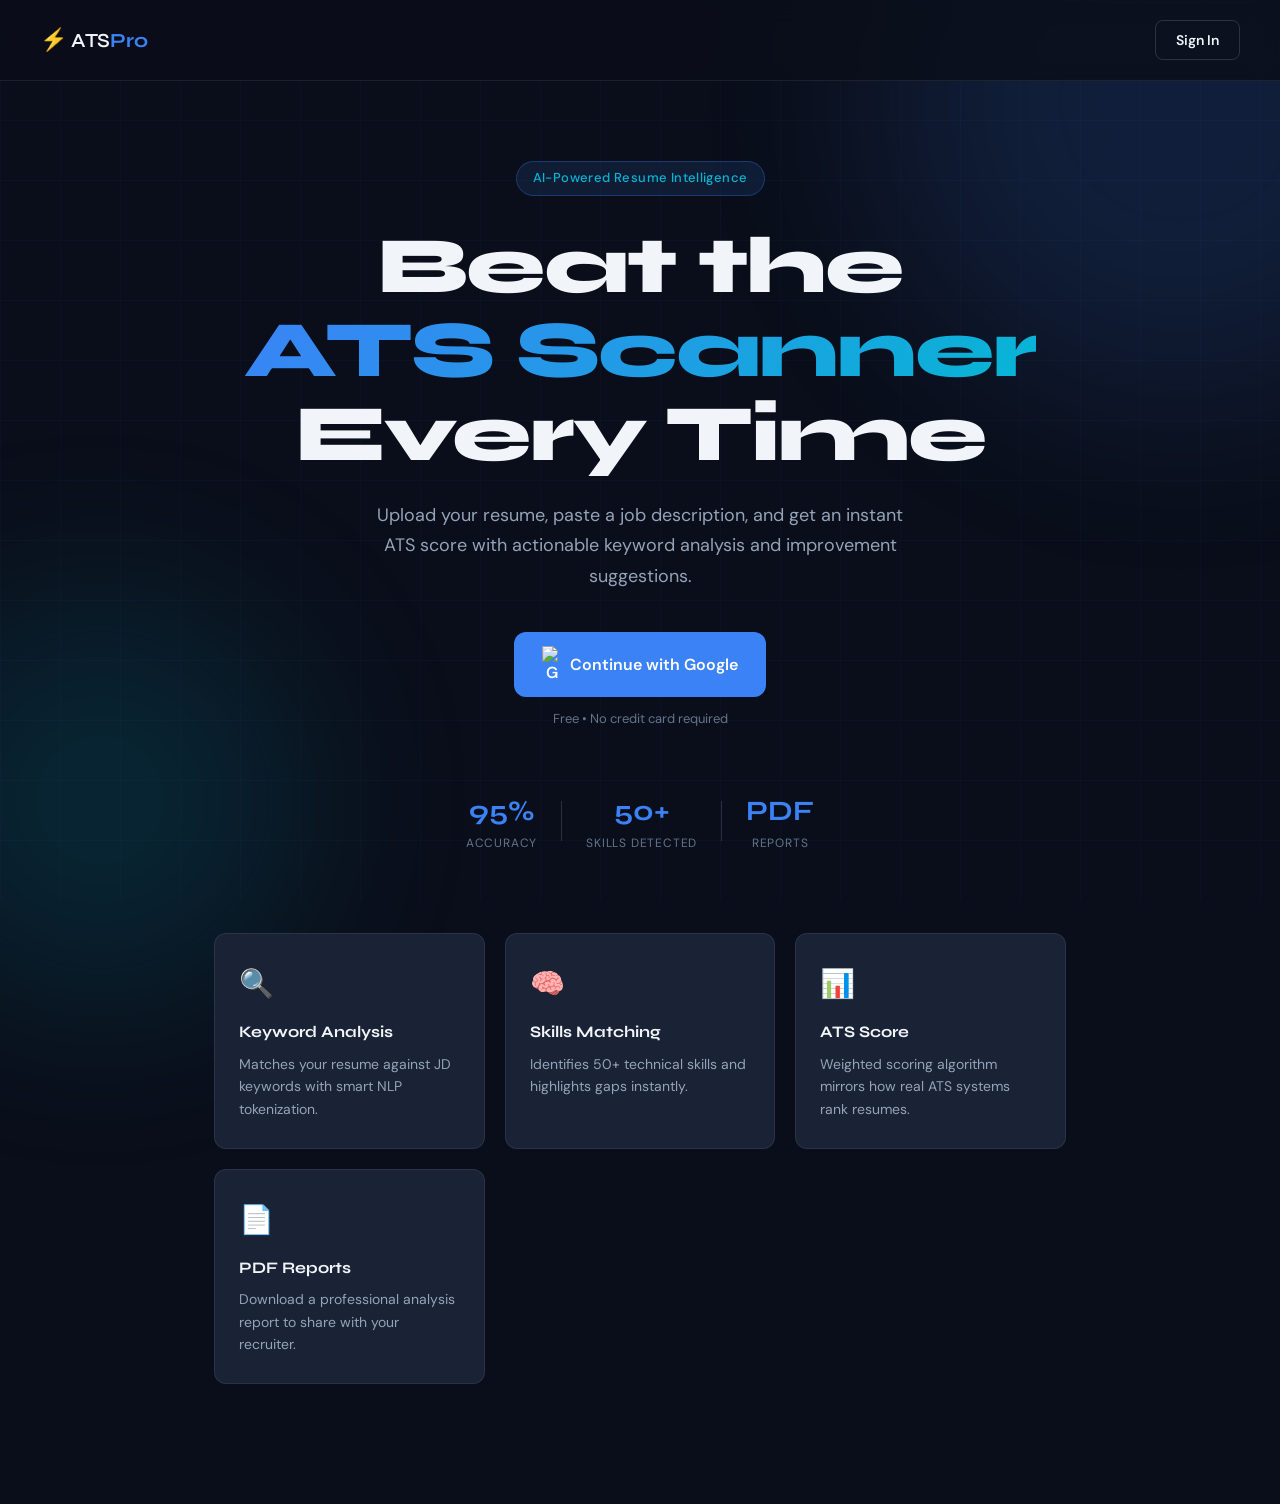
==== templates/index.html @ bb645316 "Initial commit - ATS Resume Analyzer" ====
<!DOCTYPE html>
<html lang="en">
<head>
<meta charset="UTF-8">
<meta name="viewport" content="width=device-width, initial-scale=1.0">
<title>ATS Resume Analyzer</title>
<link rel="preconnect" href="https://fonts.googleapis.com">
<link href="https://fonts.googleapis.com/css2?family=Syne:wght@400;600;700;800&family=DM+Sans:wght@300;400;500&display=swap" rel="stylesheet">
<link rel="stylesheet" href="/static/css/main.css">
</head>
<body class="landing-page">

<!-- Animated background -->
<div class="bg-grid"></div>
<div class="orb orb-1"></div>
<div class="orb orb-2"></div>

<nav class="navbar">
  <div class="nav-brand">
    <span class="brand-icon">⚡</span>
    <span class="brand-name">ATS<strong>Pro</strong></span>
  </div>
  <div id="nav-auth">
    <button class="btn btn-outline" onclick="triggerGoogleLogin()">Sign In</button>
  </div>
</nav>

<main class="hero">
  <div class="hero-badge">AI-Powered Resume Intelligence</div>
  <h1 class="hero-title">
    Beat the<br>
    <span class="gradient-text">ATS Scanner</span><br>
    Every Time
  </h1>
  <p class="hero-subtitle">
    Upload your resume, paste a job description, and get an instant ATS score with
    actionable keyword analysis and improvement suggestions.
  </p>
  <div class="hero-cta">
    <button class="btn btn-primary btn-lg" onclick="triggerGoogleLogin()">
      <img src="https://www.gstatic.com/firebasejs/ui/2.0.0/images/auth/google.svg" width="20" alt="G">
      Continue with Google
    </button>
    <span class="hero-note">Free • No credit card required</span>
  </div>

  <div class="hero-stats">
    <div class="stat"><span class="stat-num">95%</span><span class="stat-label">Accuracy</span></div>
    <div class="stat-divider"></div>
    <div class="stat"><span class="stat-num">50+</span><span class="stat-label">Skills Detected</span></div>
    <div class="stat-divider"></div>
    <div class="stat"><span class="stat-num">PDF</span><span class="stat-label">Reports</span></div>
  </div>

  <div class="feature-cards">
    <div class="feature-card">
      <div class="feature-icon">🔍</div>
      <h3>Keyword Analysis</h3>
      <p>Matches your resume against JD keywords with smart NLP tokenization.</p>
    </div>
    <div class="feature-card">
      <div class="feature-icon">🧠</div>
      <h3>Skills Matching</h3>
      <p>Identifies 50+ technical skills and highlights gaps instantly.</p>
    </div>
    <div class="feature-card">
      <div class="feature-icon">📊</div>
      <h3>ATS Score</h3>
      <p>Weighted scoring algorithm mirrors how real ATS systems rank resumes.</p>
    </div>
    <div class="feature-card">
      <div class="feature-icon">📄</div>
      <h3>PDF Reports</h3>
      <p>Download a professional analysis report to share with your recruiter.</p>
    </div>
  </div>
</main>

<!-- Firebase SDK -->
<script src="https://www.gstatic.com/firebasejs/9.23.0/firebase-app-compat.js"></script>
<script src="https://www.gstatic.com/firebasejs/9.23.0/firebase-auth-compat.js"></script>
<script>
  const firebaseConfig = {{ firebase_config | tojson }};
  let firebaseReady = false;

  if (firebaseConfig.apiKey) {
    firebase.initializeApp(firebaseConfig);
    firebaseReady = true;
  }

  async function triggerGoogleLogin() {
    if (!firebaseReady) {
      alert('Firebase is not configured. See setup guide in README.');
      return;
    }
    const provider = new firebase.auth.GoogleAuthProvider();
    try {
      const result = await firebase.auth().signInWithPopup(provider);
      const idToken = await result.user.getIdToken();
      const res = await fetch('/api/auth/google', {
        method: 'POST',
        headers: {'Content-Type': 'application/json'},
        body: JSON.stringify({
          idToken,
          user: {
            uid: result.user.uid,
            email: result.user.email,
            displayName: result.user.displayName,
            photoURL: result.user.photoURL,
          }
        }),
        credentials: 'include'
      });
      const data = await res.json();
      if (data.success) {
        window.location.href = '/dashboard';
      }
    } catch (e) {
      console.error(e);
      alert('Login failed: ' + e.message);
    }
  }

  // Auto-redirect if already logged in
  fetch('/api/auth/me', {credentials: 'include'})
    .then(r => r.json())
    .then(d => {
      if (d.authenticated) window.location.href = '/dashboard';
    });
</script>
</body>
</html>
---- static/css/main.css ----
/* ═══════════════════════════════════════════════
   ATS Pro — Design System
   Aesthetic: Editorial Dark · Sharp Accents
═══════════════════════════════════════════════ */

:root {
  --bg:         #0A0E1A;
  --bg-2:       #111827;
  --bg-3:       #1E2535;
  --surface:    #1A2236;
  --surface-2:  #232D42;
  --border:     rgba(255,255,255,0.08);
  --border-2:   rgba(255,255,255,0.14);

  --primary:    #3B82F6;
  --primary-2:  #2563EB;
  --accent:     #06B6D4;
  --success:    #10B981;
  --warning:    #F59E0B;
  --danger:     #EF4444;

  --text:       #F1F5F9;
  --text-2:     #94A3B8;
  --text-3:     #64748B;

  --radius:     12px;
  --radius-sm:  8px;
  --radius-lg:  20px;

  --font-display: 'Syne', sans-serif;
  --font-body:    'DM Sans', sans-serif;

  --sidebar-w: 240px;
  --shadow: 0 4px 24px rgba(0,0,0,0.4);
}

*, *::before, *::after { box-sizing: border-box; margin: 0; padding: 0; }

html { scroll-behavior: smooth; }

body {
  background: var(--bg);
  color: var(--text);
  font-family: var(--font-body);
  font-size: 15px;
  line-height: 1.6;
  -webkit-font-smoothing: antialiased;
}

/* ── Landing Page ── */
.landing-page { overflow-x: hidden; }

.bg-grid {
  position: fixed; inset: 0; z-index: 0;
  background-image:
    linear-gradient(rgba(59,130,246,0.04) 1px, transparent 1px),
    linear-gradient(90deg, rgba(59,130,246,0.04) 1px, transparent 1px);
  background-size: 60px 60px;
  pointer-events: none;
}

.orb {
  position: fixed; border-radius: 50%;
  filter: blur(100px); opacity: 0.15; pointer-events: none; z-index: 0;
}
.orb-1 { width: 600px; height: 600px; background: var(--primary); top: -200px; right: -200px; animation: float 12s ease-in-out infinite; }
.orb-2 { width: 400px; height: 400px; background: var(--accent); bottom: -100px; left: -100px; animation: float 16s ease-in-out infinite reverse; }

@keyframes float { 0%,100%{transform:translate(0,0)} 50%{transform:translate(30px,30px)} }

.navbar {
  position: relative; z-index: 10;
  display: flex; align-items: center; justify-content: space-between;
  padding: 20px 40px;
  background: rgba(10,14,26,0.8);
  backdrop-filter: blur(12px);
  border-bottom: 1px solid var(--border);
}

.brand-icon { font-size: 22px; }
.brand-name { font-family: var(--font-display); font-size: 20px; font-weight: 600; color: var(--text); letter-spacing: -0.3px; }
.brand-name strong { color: var(--primary); }

.hero {
  position: relative; z-index: 1;
  display: flex; flex-direction: column; align-items: center;
  text-align: center; padding: 80px 24px 120px;
  max-width: 900px; margin: 0 auto;
}

.hero-badge {
  display: inline-block;
  padding: 6px 16px;
  background: rgba(59,130,246,0.12);
  border: 1px solid rgba(59,130,246,0.3);
  border-radius: 100px;
  font-size: 13px; color: var(--accent);
  font-weight: 500; letter-spacing: 0.4px;
  margin-bottom: 28px;
  animation: fadeUp 0.6s ease both;
}

.hero-title {
  font-family: var(--font-display);
  font-size: clamp(46px, 8vw, 80px);
  font-weight: 800;
  line-height: 1.05;
  letter-spacing: -2px;
  color: var(--text);
  margin-bottom: 24px;
  animation: fadeUp 0.7s 0.1s ease both;
}

.gradient-text {
  background: linear-gradient(135deg, var(--primary), var(--accent));
  -webkit-background-clip: text; -webkit-text-fill-color: transparent;
  background-clip: text;
}

.hero-subtitle {
  font-size: 18px; color: var(--text-2); max-width: 560px;
  line-height: 1.7; margin-bottom: 40px;
  animation: fadeUp 0.7s 0.2s ease both;
}

.hero-cta { display: flex; flex-direction: column; align-items: center; gap: 12px; margin-bottom: 60px; animation: fadeUp 0.7s 0.3s ease both; }
.hero-note { font-size: 13px; color: var(--text-3); }

.hero-stats {
  display: flex; align-items: center; gap: 24px;
  margin-bottom: 80px; animation: fadeUp 0.7s 0.4s ease both;
}
.stat { display: flex; flex-direction: column; align-items: center; }
.stat-num { font-family: var(--font-display); font-size: 28px; font-weight: 700; color: var(--primary); }
.stat-label { font-size: 12px; color: var(--text-3); text-transform: uppercase; letter-spacing: 0.8px; }
.stat-divider { width: 1px; height: 40px; background: var(--border-2); }

.feature-cards {
  display: grid; grid-template-columns: repeat(auto-fit, minmax(200px, 1fr));
  gap: 20px; width: 100%;
  animation: fadeUp 0.7s 0.5s ease both;
}

.feature-card {
  background: var(--surface);
  border: 1px solid var(--border);
  border-radius: var(--radius);
  padding: 28px 24px;
  text-align: left;
  transition: transform 0.2s, border-color 0.2s;
}
.feature-card:hover { transform: translateY(-4px); border-color: var(--primary); }
.feature-icon { font-size: 28px; margin-bottom: 12px; }
.feature-card h3 { font-family: var(--font-display); font-size: 16px; font-weight: 700; margin-bottom: 8px; }
.feature-card p { font-size: 14px; color: var(--text-2); line-height: 1.6; }

/* ── App Layout ── */
.app-page { display: flex; min-height: 100vh; }

.sidebar {
  width: var(--sidebar-w); flex-shrink: 0;
  background: var(--bg-2);
  border-right: 1px solid var(--border);
  display: flex; flex-direction: column;
  position: fixed; top: 0; left: 0; height: 100vh;
  z-index: 100;
}

.sidebar-brand {
  display: flex; align-items: center; gap: 10px;
  padding: 24px 20px 20px;
  border-bottom: 1px solid var(--border);
}

.sidebar-nav {
  list-style: none;
  padding: 12px 0;
  flex: 1;
  overflow-y: auto;
}

.nav-item a {
  display: block; padding: 11px 20px;
  color: var(--text-2); text-decoration: none;
  font-size: 14px; font-weight: 500;
  border-radius: 8px; margin: 2px 10px;
  transition: background 0.15s, color 0.15s;
}
.nav-item a:hover { background: var(--surface); color: var(--text); }
.nav-item.active a { background: rgba(59,130,246,0.15); color: var(--primary); }

.sidebar-footer {
  padding: 16px 20px;
  border-top: 1px solid var(--border);
  display: flex; flex-direction: column; gap: 10px;
}

.user-chip { display: flex; align-items: center; gap: 10px; }
.user-avatar { width: 32px; height: 32px; border-radius: 50%; object-fit: cover; border: 2px solid var(--border-2); }
.user-chip-name { font-size: 13px; font-weight: 600; color: var(--text); white-space: nowrap; overflow: hidden; text-overflow: ellipsis; max-width: 150px; }
.user-chip-email { font-size: 11px; color: var(--text-3); white-space: nowrap; overflow: hidden; text-overflow: ellipsis; max-width: 150px; }

.app-main {
  margin-left: var(--sidebar-w);
  flex: 1; padding: 32px 40px;
  max-width: 1200px;
}

.app-header {
  display: flex; align-items: center; justify-content: space-between;
  margin-bottom: 32px;
}

.page-title { font-family: var(--font-display); font-size: 28px; font-weight: 800; color: var(--text); }
.back-link { font-size: 13px; color: var(--text-3); text-decoration: none; display: block; margin-bottom: 6px; }
.back-link:hover { color: var(--primary); }

/* ── Stats Row ── */
.stats-row {
  display: grid; grid-template-columns: repeat(4, 1fr); gap: 16px;
  margin-bottom: 32px;
}
.stat-card {
  background: var(--surface); border: 1px solid var(--border);
  border-radius: var(--radius); padding: 24px;
}
.stat-card-num { font-family: var(--font-display); font-size: 32px; font-weight: 800; color: var(--primary); }
.stat-card-label { font-size: 13px; color: var(--text-3); margin-top: 4px; }

/* ── Resume List (Dashboard) ── */
.resume-list { display: flex; flex-direction: column; gap: 12px; }
.resume-card {
  background: var(--surface); border: 1px solid var(--border);
  border-radius: var(--radius); padding: 18px 20px;
  display: flex; align-items: center; justify-content: space-between;
  cursor: pointer; transition: border-color 0.2s, transform 0.15s;
}
.resume-card:hover { border-color: var(--primary); transform: translateX(4px); }
.resume-card-left { display: flex; align-items: center; gap: 14px; }
.file-icon { font-size: 28px; }
.resume-name { font-weight: 600; font-size: 15px; color: var(--text); }
.resume-meta { font-size: 12px; color: var(--text-3); margin-top: 2px; }
.resume-card-right { display: flex; align-items: center; gap: 12px; }

.score-badge {
  font-family: var(--font-display); font-size: 15px; font-weight: 700;
  padding: 4px 12px; border-radius: 100px;
}
.score-high { background: rgba(16,185,129,0.15); color: #10B981; }
.score-mid  { background: rgba(245,158,11,0.15); color: #F59E0B; }
.score-low  { background: rgba(239,68,68,0.15); color: #EF4444; }
.score-na   { background: var(--bg-3); color: var(--text-3); }

.status-tag {
  font-size: 11px; font-weight: 600; padding: 3px 10px;
  border-radius: 100px; text-transform: uppercase; letter-spacing: 0.5px;
}
.status-analyzed { background: rgba(16,185,129,0.15); color: #10B981; }
.status-pending  { background: rgba(245,158,11,0.15); color: #F59E0B; }
.status-error    { background: rgba(239,68,68,0.15); color: #EF4444; }

/* ── Upload Page ── */
.upload-container { max-width: 760px; display: flex; flex-direction: column; gap: 28px; }
.upload-step { display: flex; flex-direction: column; gap: 12px; }
.step-label { font-family: var(--font-display); font-size: 16px; font-weight: 700; display: flex; align-items: center; gap: 10px; }
.step-num {
  width: 28px; height: 28px; border-radius: 50%;
  background: var(--primary); color: white;
  font-size: 13px; font-weight: 700;
  display: inline-flex; align-items: center; justify-content: center;
}

.dropzone {
  border: 2px dashed var(--border-2);
  border-radius: var(--radius);
  padding: 48px 24px;
  text-align: center;
  cursor: pointer;
  transition: border-color 0.2s, background 0.2s;
  background: var(--surface);
  position: relative;
}
.dropzone:hover, .dropzone.drag-over { border-color: var(--primary); background: rgba(59,130,246,0.05); }
.dropzone.has-file { border-color: var(--success); border-style: solid; }
.dropzone-icon { font-size: 40px; margin-bottom: 12px; }
.dropzone-text { font-size: 15px; color: var(--text-2); }
.dropzone-text u { color: var(--primary); }
.dropzone-hint { font-size: 12px; color: var(--text-3); margin-top: 6px; }
.file-preview { margin-top: 16px; font-size: 14px; color: var(--success); font-weight: 500; }
.file-size { color: var(--text-3); font-size: 12px; }

.jd-textarea {
  width: 100%; padding: 16px;
  background: var(--surface); border: 1px solid var(--border);
  border-radius: var(--radius); color: var(--text);
  font-family: var(--font-body); font-size: 14px; line-height: 1.6;
  resize: vertical; transition: border-color 0.2s;
}
.jd-textarea:focus { outline: none; border-color: var(--primary); }
.jd-hint { font-size: 12px; color: var(--text-3); }

.progress-bar {
  background: var(--surface); border: 1px solid var(--border);
  border-radius: var(--radius); padding: 16px 20px;
  position: relative; overflow: hidden;
}
.progress-fill {
  position: absolute; top: 0; left: 0; height: 100%;
  background: linear-gradient(90deg, rgba(59,130,246,0.2), rgba(6,182,212,0.2));
  transition: width 0.5s ease; z-index: 0;
}
.progress-label { position: relative; z-index: 1; font-size: 14px; font-weight: 500; color: var(--primary); }

/* ── Report Page ── */
.score-hero {
  background: var(--surface); border: 1px solid var(--border);
  border-radius: var(--radius-lg); padding: 40px;
  display: flex; gap: 48px; align-items: center;
  margin-bottom: 28px;
}

.score-ring { position: relative; width: 150px; height: 150px; flex-shrink: 0; }
.ring-svg { width: 100%; height: 100%; }
.ring-progress { transition: stroke-dashoffset 1s ease; }
.ring-label {
  position: absolute; top: 50%; left: 50%; transform: translate(-50%,-50%);
  text-align: center;
}
.ring-score { font-family: var(--font-display); font-size: 32px; font-weight: 800; color: var(--score-color, var(--primary)); }
.ring-text { font-size: 12px; color: var(--text-3); }

.score-detail { flex: 1; }
.score-grade { font-family: var(--font-display); font-size: 26px; font-weight: 800; margin-bottom: 20px; }
.score-breakdown { display: flex; flex-direction: column; gap: 12px; }
.score-row { display: flex; align-items: center; gap: 12px; font-size: 14px; }
.score-row span:first-child { width: 130px; color: var(--text-2); flex-shrink: 0; }
.score-row span:last-child { width: 50px; text-align: right; color: var(--text); font-weight: 600; }
.mini-bar { flex: 1; height: 8px; background: var(--bg-3); border-radius: 100px; overflow: hidden; }
.mini-fill { height: 100%; border-radius: 100px; transition: width 0.8s ease; }

.report-grid {
  display: grid; grid-template-columns: 1fr 1fr; gap: 20px;
  margin-bottom: 20px;
}
.report-row { display: grid; grid-template-columns: 1fr 1fr; gap: 20px; }
.report-card {
  background: var(--surface); border: 1px solid var(--border);
  border-radius: var(--radius); padding: 24px;
}
.report-card h3 {
  font-family: var(--font-display); font-size: 15px; font-weight: 700;
  margin-bottom: 16px; display: flex; align-items: center; gap: 8px;
}
.report-card-wide { }

.chip-cloud { display: flex; flex-wrap: wrap; gap: 8px; }
.chip {
  padding: 4px 12px; border-radius: 100px;
  font-size: 12px; font-weight: 500;
}
.chip-green  { background: rgba(16,185,129,0.12); color: #10B981; border: 1px solid rgba(16,185,129,0.2); }
.chip-red    { background: rgba(239,68,68,0.12); color: #F87171; border: 1px solid rgba(239,68,68,0.2); }
.chip-blue   { background: rgba(59,130,246,0.12); color: #60A5FA; border: 1px solid rgba(59,130,246,0.2); }
.chip-orange { background: rgba(245,158,11,0.12); color: #FCD34D; border: 1px solid rgba(245,158,11,0.2); }
.count-badge {
  background: var(--bg-3); color: var(--text-2); font-size: 11px;
  padding: 2px 8px; border-radius: 100px; font-weight: 600;
}
.muted { color: var(--text-3); font-size: 13px; }

.sections-grid { display: flex; flex-wrap: wrap; gap: 8px; }
.section-item { font-size: 13px; font-weight: 500; padding: 5px 14px; border-radius: 8px; }
.sec-found   { background: rgba(16,185,129,0.1); color: #10B981; }
.sec-missing { background: rgba(239,68,68,0.1); color: #F87171; }

.suggestions-list { display: flex; flex-direction: column; gap: 10px; }
.suggestion-item {
  font-size: 13px; padding: 10px 14px; border-radius: 8px;
  background: var(--bg-3); border-left: 3px solid var(--primary);
  color: var(--text-2); line-height: 1.5;
}

/* ── Admin ── */
.tab-switcher { display: flex; gap: 4px; background: var(--surface); padding: 4px; border-radius: var(--radius-sm); border: 1px solid var(--border); }
.tab-btn { padding: 8px 20px; border-radius: 6px; border: none; background: transparent; color: var(--text-2); font-size: 14px; font-weight: 500; cursor: pointer; font-family: var(--font-body); transition: background 0.15s, color 0.15s; }
.tab-btn.active { background: var(--primary); color: white; }

.tab-content { display: none; }
.tab-content.active { display: block; }

.table-wrap { overflow-x: auto; border: 1px solid var(--border); border-radius: var(--radius); }
.data-table { width: 100%; border-collapse: collapse; }
.data-table th {
  background: var(--bg-3); color: var(--text-2); font-size: 12px;
  font-weight: 600; text-transform: uppercase; letter-spacing: 0.6px;
  padding: 12px 16px; text-align: left; white-space: nowrap;
}
.data-table td {
  padding: 13px 16px; border-top: 1px solid var(--border);
  font-size: 14px; color: var(--text-2);
}
.data-table tr:hover td { background: var(--surface-2); }
.action-cell { display: flex; gap: 8px; }

/* ── Buttons ── */
.btn {
  display: inline-flex; align-items: center; gap: 8px;
  padding: 10px 20px; border-radius: var(--radius-sm);
  font-size: 14px; font-weight: 600; cursor: pointer;
  border: none; font-family: var(--font-body);
  transition: all 0.15s; text-decoration: none;
}
.btn-primary { background: var(--primary); color: white; }
.btn-primary:hover { background: var(--primary-2); transform: translateY(-1px); box-shadow: 0 4px 14px rgba(59,130,246,0.4); }
.btn-outline { background: transparent; color: var(--text); border: 1px solid var(--border-2); }
.btn-outline:hover { border-color: var(--primary); color: var(--primary); }
.btn-ghost { background: transparent; color: var(--text-2); }
.btn-ghost:hover { background: var(--surface-2); color: var(--text); }
.btn-danger { background: rgba(239,68,68,0.12); color: #EF4444; border: 1px solid rgba(239,68,68,0.2); }
.btn-danger:hover { background: rgba(239,68,68,0.2); }
.btn-lg { padding: 14px 28px; font-size: 16px; border-radius: var(--radius); }
.btn-sm { padding: 6px 12px; font-size: 12px; }
.btn-full { width: 100%; justify-content: center; }
.btn:disabled { opacity: 0.5; cursor: not-allowed; transform: none !important; }

/* ── Sections ── */
.section { margin-bottom: 32px; }
.section-title { font-family: var(--font-display); font-size: 18px; font-weight: 700; margin-bottom: 16px; color: var(--text); }

/* ── States ── */
.loading-state, .empty-state, .error-state {
  text-align: center; padding: 60px 20px;
  color: var(--text-3); font-size: 15px;
}
.empty-state { display: flex; flex-direction: column; align-items: center; gap: 16px; }
.empty-icon { font-size: 48px; }

/* ── Animations ── */
@keyframes fadeUp {
  from { opacity: 0; transform: translateY(20px); }
  to   { opacity: 1; transform: translateY(0); }
}

/* ── Responsive ── */
@media (max-width: 900px) {
  :root { --sidebar-w: 0px; }
  .sidebar { display: none; }
  .app-main { margin-left: 0; padding: 20px; }
  .stats-row { grid-template-columns: 1fr 1fr; }
  .report-grid, .report-row { grid-template-columns: 1fr; }
  .score-hero { flex-direction: column; gap: 24px; }
  .navbar { padding: 16px 20px; }
  .hero-title { font-size: 40px; }
}

@media (max-width: 600px) {
  .stats-row { grid-template-columns: 1fr 1fr; gap: 10px; }
  .feature-cards { grid-template-columns: 1fr; }
  .hero-stats { gap: 16px; }
}
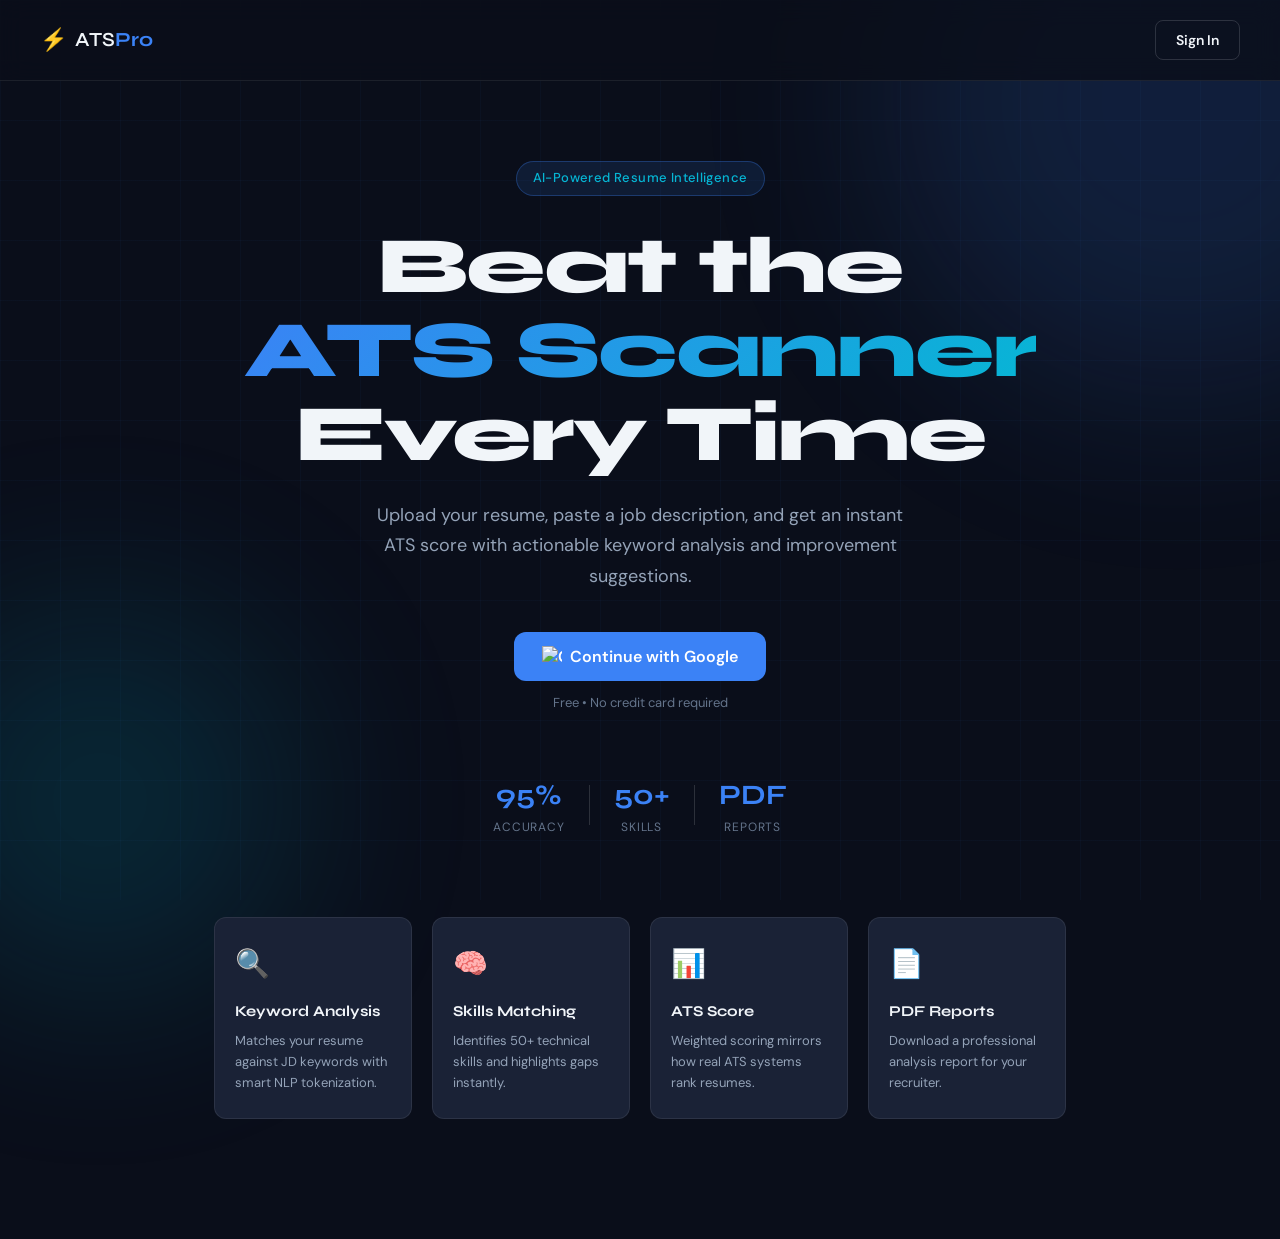
==== commit 66651bff: "Add mobile responsiveness fix" ====
--- a/templates/index.html
+++ b/templates/index.html
@@ -2,7 +2,7 @@
 <html lang="en">
 <head>
 <meta charset="UTF-8">
-<meta name="viewport" content="width=device-width, initial-scale=1.0">
+<meta name="viewport" content="width=device-width, initial-scale=1.0, maximum-scale=1.0">
 <title>ATS Resume Analyzer</title>
 <link rel="preconnect" href="https://fonts.googleapis.com">
 <link href="https://fonts.googleapis.com/css2?family=Syne:wght@400;600;700;800&family=DM+Sans:wght@300;400;500&display=swap" rel="stylesheet">
@@ -10,7 +10,6 @@
 </head>
 <body class="landing-page">
 
-<!-- Animated background -->
 <div class="bg-grid"></div>
 <div class="orb orb-1"></div>
 <div class="orb orb-2"></div>
@@ -20,9 +19,7 @@
     <span class="brand-icon">⚡</span>
     <span class="brand-name">ATS<strong>Pro</strong></span>
   </div>
-  <div id="nav-auth">
-    <button class="btn btn-outline" onclick="triggerGoogleLogin()">Sign In</button>
-  </div>
+  <button class="btn btn-outline" onclick="triggerGoogleLogin()">Sign In</button>
 </nav>
 
 <main class="hero">
@@ -47,7 +44,7 @@
   <div class="hero-stats">
     <div class="stat"><span class="stat-num">95%</span><span class="stat-label">Accuracy</span></div>
     <div class="stat-divider"></div>
-    <div class="stat"><span class="stat-num">50+</span><span class="stat-label">Skills Detected</span></div>
+    <div class="stat"><span class="stat-num">50+</span><span class="stat-label">Skills</span></div>
     <div class="stat-divider"></div>
     <div class="stat"><span class="stat-num">PDF</span><span class="stat-label">Reports</span></div>
   </div>
@@ -66,67 +63,107 @@
     <div class="feature-card">
       <div class="feature-icon">📊</div>
       <h3>ATS Score</h3>
-      <p>Weighted scoring algorithm mirrors how real ATS systems rank resumes.</p>
+      <p>Weighted scoring mirrors how real ATS systems rank resumes.</p>
     </div>
     <div class="feature-card">
       <div class="feature-icon">📄</div>
       <h3>PDF Reports</h3>
-      <p>Download a professional analysis report to share with your recruiter.</p>
+      <p>Download a professional analysis report for your recruiter.</p>
     </div>
   </div>
 </main>
 
-<!-- Firebase SDK -->
+<!-- Loading overlay -->
+<div id="loading-overlay" class="loading-overlay" style="display:none;">
+  <div class="loading-box">
+    <div style="font-size:48px;">⚡</div>
+    <div class="loading-text">Signing you in...</div>
+  </div>
+</div>
+
 <script src="https://www.gstatic.com/firebasejs/9.23.0/firebase-app-compat.js"></script>
 <script src="https://www.gstatic.com/firebasejs/9.23.0/firebase-auth-compat.js"></script>
 <script>
-  const firebaseConfig = {{ firebase_config | tojson }};
-  let firebaseReady = false;
+const firebaseConfig = {{ firebase_config | tojson }};
+let firebaseReady = false;
+const isMobile = /iPhone|iPad|iPod|Android/i.test(navigator.userAgent);
 
-  if (firebaseConfig.apiKey) {
-    firebase.initializeApp(firebaseConfig);
-    firebaseReady = true;
+if (firebaseConfig.apiKey) {
+  firebase.initializeApp(firebaseConfig);
+  firebaseReady = true;
+
+  // Handle redirect result when returning from Google on mobile
+  firebase.auth().getRedirectResult().then(async result => {
+    if (result && result.user) {
+      showLoading(true);
+      await sendTokenToServer(result.user);
+    }
+  }).catch(e => {
+    console.error('Redirect error:', e);
+    showLoading(false);
+  });
+}
+
+async function triggerGoogleLogin() {
+  if (!firebaseReady) {
+    alert('Firebase is not configured. See setup guide in README.');
+    return;
   }
+  const provider = new firebase.auth.GoogleAuthProvider();
+  try {
+    if (isMobile) {
+      showLoading(true);
+      await firebase.auth().signInWithRedirect(provider);
+    } else {
+      const result = await firebase.auth().signInWithPopup(provider);
+      showLoading(true);
+      await sendTokenToServer(result.user);
+    }
+  } catch (e) {
+    console.error(e);
+    showLoading(false);
+    alert('Login failed: ' + e.message);
+  }
+}
 
-  async function triggerGoogleLogin() {
-    if (!firebaseReady) {
-      alert('Firebase is not configured. See setup guide in README.');
-      return;
+async function sendTokenToServer(user) {
+  try {
+    const idToken = await user.getIdToken();
+    const res = await fetch('/api/auth/google', {
+      method: 'POST',
+      headers: { 'Content-Type': 'application/json' },
+      body: JSON.stringify({
+        idToken,
+        user: {
+          uid: user.uid,
+          email: user.email,
+          displayName: user.displayName,
+          photoURL: user.photoURL,
+        }
+      }),
+      credentials: 'include'
+    });
+    const data = await res.json();
+    if (data.success) {
+      window.location.href = '/dashboard';
+    } else {
+      showLoading(false);
+      alert('Login failed. Please try again.');
     }
-    const provider = new firebase.auth.GoogleAuthProvider();
-    try {
-      const result = await firebase.auth().signInWithPopup(provider);
-      const idToken = await result.user.getIdToken();
-      const res = await fetch('/api/auth/google', {
-        method: 'POST',
-        headers: {'Content-Type': 'application/json'},
-        body: JSON.stringify({
-          idToken,
-          user: {
-            uid: result.user.uid,
-            email: result.user.email,
-            displayName: result.user.displayName,
-            photoURL: result.user.photoURL,
-          }
-        }),
-        credentials: 'include'
-      });
-      const data = await res.json();
-      if (data.success) {
-        window.location.href = '/dashboard';
-      }
-    } catch (e) {
-      console.error(e);
-      alert('Login failed: ' + e.message);
-    }
+  } catch (e) {
+    showLoading(false);
+    alert('Network error: ' + e.message);
   }
+}
 
-  // Auto-redirect if already logged in
-  fetch('/api/auth/me', {credentials: 'include'})
-    .then(r => r.json())
-    .then(d => {
-      if (d.authenticated) window.location.href = '/dashboard';
-    });
+function showLoading(show) {
+  document.getElementById('loading-overlay').style.display = show ? 'flex' : 'none';
+}
+
+// Auto-redirect if already logged in
+fetch('/api/auth/me', { credentials: 'include' })
+  .then(r => r.json())
+  .then(d => { if (d.authenticated) window.location.href = '/dashboard'; });
 </script>
 </body>
 </html>
--- a/static/css/main.css
+++ b/static/css/main.css
@@ -1,6 +1,6 @@
 /* ═══════════════════════════════════════════════
-   ATS Pro — Design System
-   Aesthetic: Editorial Dark · Sharp Accents
+   ATS Pro — Complete Design System
+   Mobile + Desktop Responsive
 ═══════════════════════════════════════════════ */
 
 :root {
@@ -11,33 +11,26 @@
   --surface-2:  #232D42;
   --border:     rgba(255,255,255,0.08);
   --border-2:   rgba(255,255,255,0.14);
-
   --primary:    #3B82F6;
   --primary-2:  #2563EB;
   --accent:     #06B6D4;
   --success:    #10B981;
   --warning:    #F59E0B;
   --danger:     #EF4444;
-
   --text:       #F1F5F9;
   --text-2:     #94A3B8;
   --text-3:     #64748B;
-
   --radius:     12px;
   --radius-sm:  8px;
   --radius-lg:  20px;
-
   --font-display: 'Syne', sans-serif;
   --font-body:    'DM Sans', sans-serif;
-
-  --sidebar-w: 240px;
-  --shadow: 0 4px 24px rgba(0,0,0,0.4);
+  --sidebar-w:  240px;
+  --topbar-h:   56px;
 }
 
 *, *::before, *::after { box-sizing: border-box; margin: 0; padding: 0; }
-
 html { scroll-behavior: smooth; }
-
 body {
   background: var(--bg);
   color: var(--text);
@@ -47,7 +40,7 @@
   -webkit-font-smoothing: antialiased;
 }
 
-/* ── Landing Page ── */
+/* ── Landing Page ─────────────────────────── */
 .landing-page { overflow-x: hidden; }
 
 .bg-grid {
@@ -59,13 +52,9 @@
   pointer-events: none;
 }
 
-.orb {
-  position: fixed; border-radius: 50%;
-  filter: blur(100px); opacity: 0.15; pointer-events: none; z-index: 0;
-}
+.orb { position: fixed; border-radius: 50%; filter: blur(100px); opacity: 0.15; pointer-events: none; z-index: 0; }
 .orb-1 { width: 600px; height: 600px; background: var(--primary); top: -200px; right: -200px; animation: float 12s ease-in-out infinite; }
 .orb-2 { width: 400px; height: 400px; background: var(--accent); bottom: -100px; left: -100px; animation: float 16s ease-in-out infinite reverse; }
-
 @keyframes float { 0%,100%{transform:translate(0,0)} 50%{transform:translate(30px,30px)} }
 
 .navbar {
@@ -78,8 +67,9 @@
 }
 
 .brand-icon { font-size: 22px; }
-.brand-name { font-family: var(--font-display); font-size: 20px; font-weight: 600; color: var(--text); letter-spacing: -0.3px; }
+.brand-name { font-family: var(--font-display); font-size: 20px; font-weight: 600; color: var(--text); }
 .brand-name strong { color: var(--primary); }
+.nav-brand { display: flex; align-items: center; gap: 8px; }
 
 .hero {
   position: relative; z-index: 1;
@@ -89,24 +79,18 @@
 }
 
 .hero-badge {
-  display: inline-block;
-  padding: 6px 16px;
-  background: rgba(59,130,246,0.12);
-  border: 1px solid rgba(59,130,246,0.3);
-  border-radius: 100px;
-  font-size: 13px; color: var(--accent);
-  font-weight: 500; letter-spacing: 0.4px;
-  margin-bottom: 28px;
+  display: inline-block; padding: 6px 16px;
+  background: rgba(59,130,246,0.12); border: 1px solid rgba(59,130,246,0.3);
+  border-radius: 100px; font-size: 13px; color: var(--accent);
+  font-weight: 500; letter-spacing: 0.4px; margin-bottom: 28px;
   animation: fadeUp 0.6s ease both;
 }
 
 .hero-title {
   font-family: var(--font-display);
-  font-size: clamp(46px, 8vw, 80px);
-  font-weight: 800;
-  line-height: 1.05;
-  letter-spacing: -2px;
-  color: var(--text);
+  font-size: clamp(36px, 8vw, 80px);
+  font-weight: 800; line-height: 1.05;
+  letter-spacing: -2px; color: var(--text);
   margin-bottom: 24px;
   animation: fadeUp 0.7s 0.1s ease both;
 }
@@ -126,44 +110,57 @@
 .hero-cta { display: flex; flex-direction: column; align-items: center; gap: 12px; margin-bottom: 60px; animation: fadeUp 0.7s 0.3s ease both; }
 .hero-note { font-size: 13px; color: var(--text-3); }
 
-.hero-stats {
-  display: flex; align-items: center; gap: 24px;
-  margin-bottom: 80px; animation: fadeUp 0.7s 0.4s ease both;
-}
+.hero-stats { display: flex; align-items: center; gap: 24px; margin-bottom: 80px; animation: fadeUp 0.7s 0.4s ease both; }
 .stat { display: flex; flex-direction: column; align-items: center; }
 .stat-num { font-family: var(--font-display); font-size: 28px; font-weight: 700; color: var(--primary); }
 .stat-label { font-size: 12px; color: var(--text-3); text-transform: uppercase; letter-spacing: 0.8px; }
 .stat-divider { width: 1px; height: 40px; background: var(--border-2); }
 
-.feature-cards {
-  display: grid; grid-template-columns: repeat(auto-fit, minmax(200px, 1fr));
-  gap: 20px; width: 100%;
-  animation: fadeUp 0.7s 0.5s ease both;
-}
-
-.feature-card {
-  background: var(--surface);
-  border: 1px solid var(--border);
-  border-radius: var(--radius);
-  padding: 28px 24px;
-  text-align: left;
-  transition: transform 0.2s, border-color 0.2s;
-}
+.feature-cards { display: grid; grid-template-columns: repeat(auto-fit, minmax(180px, 1fr)); gap: 20px; width: 100%; animation: fadeUp 0.7s 0.5s ease both; }
+.feature-card { background: var(--surface); border: 1px solid var(--border); border-radius: var(--radius); padding: 24px 20px; text-align: left; transition: transform 0.2s, border-color 0.2s; }
 .feature-card:hover { transform: translateY(-4px); border-color: var(--primary); }
 .feature-icon { font-size: 28px; margin-bottom: 12px; }
-.feature-card h3 { font-family: var(--font-display); font-size: 16px; font-weight: 700; margin-bottom: 8px; }
-.feature-card p { font-size: 14px; color: var(--text-2); line-height: 1.6; }
-
-/* ── App Layout ── */
+.feature-card h3 { font-family: var(--font-display); font-size: 15px; font-weight: 700; margin-bottom: 8px; }
+.feature-card p { font-size: 13px; color: var(--text-2); line-height: 1.6; }
+
+/* ── Loading Overlay ─────────────────────── */
+.loading-overlay {
+  position: fixed; inset: 0;
+  background: rgba(10,14,26,0.95);
+  z-index: 9999;
+  display: flex; align-items: center; justify-content: center;
+  flex-direction: column; gap: 16px;
+}
+.loading-box { display: flex; flex-direction: column; align-items: center; gap: 16px; }
+.loading-text { font-family: var(--font-display); font-size: 18px; color: var(--primary); }
+
+/* ── App Layout ───────────────────────────── */
 .app-page { display: flex; min-height: 100vh; }
 
+/* Mobile Top Bar — hidden on desktop */
+.mobile-topbar {
+  display: none;
+  position: fixed; top: 0; left: 0; right: 0;
+  height: var(--topbar-h);
+  background: var(--bg-2);
+  border-bottom: 1px solid var(--border);
+  padding: 0 16px;
+  align-items: center; justify-content: space-between;
+  z-index: 200;
+}
+.mobile-brand { font-family: var(--font-display); font-size: 17px; font-weight: 700; }
+.mobile-brand strong { color: var(--primary); }
+.hamburger { background: none; border: none; color: var(--text); font-size: 22px; cursor: pointer; padding: 4px 8px; border-radius: 6px; }
+.hamburger:hover { background: var(--surface); }
+
+/* Sidebar */
 .sidebar {
   width: var(--sidebar-w); flex-shrink: 0;
-  background: var(--bg-2);
-  border-right: 1px solid var(--border);
+  background: var(--bg-2); border-right: 1px solid var(--border);
   display: flex; flex-direction: column;
   position: fixed; top: 0; left: 0; height: 100vh;
-  z-index: 100;
+  z-index: 150;
+  transition: transform 0.3s ease;
 }
 
 .sidebar-brand {
@@ -171,245 +168,141 @@
   padding: 24px 20px 20px;
   border-bottom: 1px solid var(--border);
 }
-
-.sidebar-nav {
-  list-style: none;
-  padding: 12px 0;
-  flex: 1;
-  overflow-y: auto;
-}
-
-.nav-item a {
-  display: block; padding: 11px 20px;
-  color: var(--text-2); text-decoration: none;
-  font-size: 14px; font-weight: 500;
-  border-radius: 8px; margin: 2px 10px;
-  transition: background 0.15s, color 0.15s;
-}
+.sidebar-close { display: none; margin-left: auto; background: none; border: none; color: var(--text-2); font-size: 18px; cursor: pointer; }
+
+.sidebar-overlay {
+  display: none;
+  position: fixed; inset: 0;
+  background: rgba(0,0,0,0.6);
+  z-index: 140;
+}
+.sidebar-overlay.open { display: block; }
+
+.sidebar-nav { list-style: none; padding: 12px 0; flex: 1; overflow-y: auto; }
+.nav-item a { display: block; padding: 11px 20px; color: var(--text-2); text-decoration: none; font-size: 14px; font-weight: 500; border-radius: 8px; margin: 2px 10px; transition: background 0.15s, color 0.15s; }
 .nav-item a:hover { background: var(--surface); color: var(--text); }
 .nav-item.active a { background: rgba(59,130,246,0.15); color: var(--primary); }
 
-.sidebar-footer {
-  padding: 16px 20px;
-  border-top: 1px solid var(--border);
-  display: flex; flex-direction: column; gap: 10px;
-}
-
+.sidebar-footer { padding: 16px 20px; border-top: 1px solid var(--border); display: flex; flex-direction: column; gap: 10px; }
 .user-chip { display: flex; align-items: center; gap: 10px; }
 .user-avatar { width: 32px; height: 32px; border-radius: 50%; object-fit: cover; border: 2px solid var(--border-2); }
 .user-chip-name { font-size: 13px; font-weight: 600; color: var(--text); white-space: nowrap; overflow: hidden; text-overflow: ellipsis; max-width: 150px; }
 .user-chip-email { font-size: 11px; color: var(--text-3); white-space: nowrap; overflow: hidden; text-overflow: ellipsis; max-width: 150px; }
 
-.app-main {
-  margin-left: var(--sidebar-w);
-  flex: 1; padding: 32px 40px;
-  max-width: 1200px;
-}
-
-.app-header {
-  display: flex; align-items: center; justify-content: space-between;
-  margin-bottom: 32px;
-}
-
-.page-title { font-family: var(--font-display); font-size: 28px; font-weight: 800; color: var(--text); }
-.back-link { font-size: 13px; color: var(--text-3); text-decoration: none; display: block; margin-bottom: 6px; }
+.app-main { margin-left: var(--sidebar-w); flex: 1; padding: 32px 40px; max-width: 1200px; }
+
+.app-header { display: flex; align-items: center; justify-content: space-between; margin-bottom: 32px; flex-wrap: wrap; gap: 12px; }
+.page-title { font-family: var(--font-display); font-size: 26px; font-weight: 800; color: var(--text); }
+.back-link { font-size: 13px; color: var(--text-3); text-decoration: none; display: block; margin-bottom: 4px; }
 .back-link:hover { color: var(--primary); }
 
-/* ── Stats Row ── */
-.stats-row {
-  display: grid; grid-template-columns: repeat(4, 1fr); gap: 16px;
-  margin-bottom: 32px;
-}
-.stat-card {
-  background: var(--surface); border: 1px solid var(--border);
-  border-radius: var(--radius); padding: 24px;
-}
-.stat-card-num { font-family: var(--font-display); font-size: 32px; font-weight: 800; color: var(--primary); }
-.stat-card-label { font-size: 13px; color: var(--text-3); margin-top: 4px; }
-
-/* ── Resume List (Dashboard) ── */
+/* Desktop only — hidden on mobile */
+.desktop-only { display: inline-flex; }
+
+/* ── Stats Row ──────────────────────────────── */
+.stats-row { display: grid; grid-template-columns: repeat(4, 1fr); gap: 16px; margin-bottom: 32px; }
+.stat-card { background: var(--surface); border: 1px solid var(--border); border-radius: var(--radius); padding: 20px; }
+.stat-card-num { font-family: var(--font-display); font-size: 28px; font-weight: 800; color: var(--primary); }
+.stat-card-label { font-size: 12px; color: var(--text-3); margin-top: 4px; }
+
+/* ── Resume List ─────────────────────────────── */
 .resume-list { display: flex; flex-direction: column; gap: 12px; }
-.resume-card {
-  background: var(--surface); border: 1px solid var(--border);
-  border-radius: var(--radius); padding: 18px 20px;
-  display: flex; align-items: center; justify-content: space-between;
-  cursor: pointer; transition: border-color 0.2s, transform 0.15s;
-}
+.resume-card { background: var(--surface); border: 1px solid var(--border); border-radius: var(--radius); padding: 16px 18px; display: flex; align-items: center; justify-content: space-between; cursor: pointer; transition: border-color 0.2s, transform 0.15s; gap: 12px; }
 .resume-card:hover { border-color: var(--primary); transform: translateX(4px); }
-.resume-card-left { display: flex; align-items: center; gap: 14px; }
-.file-icon { font-size: 28px; }
-.resume-name { font-weight: 600; font-size: 15px; color: var(--text); }
-.resume-meta { font-size: 12px; color: var(--text-3); margin-top: 2px; }
-.resume-card-right { display: flex; align-items: center; gap: 12px; }
-
-.score-badge {
-  font-family: var(--font-display); font-size: 15px; font-weight: 700;
-  padding: 4px 12px; border-radius: 100px;
-}
+.resume-card-left { display: flex; align-items: center; gap: 12px; min-width: 0; }
+.file-icon { font-size: 26px; flex-shrink: 0; }
+.resume-name { font-weight: 600; font-size: 14px; color: var(--text); white-space: nowrap; overflow: hidden; text-overflow: ellipsis; max-width: 200px; }
+.resume-meta { font-size: 11px; color: var(--text-3); margin-top: 2px; }
+.resume-card-right { display: flex; align-items: center; gap: 8px; flex-shrink: 0; }
+
+.score-badge { font-family: var(--font-display); font-size: 13px; font-weight: 700; padding: 3px 10px; border-radius: 100px; }
 .score-high { background: rgba(16,185,129,0.15); color: #10B981; }
 .score-mid  { background: rgba(245,158,11,0.15); color: #F59E0B; }
 .score-low  { background: rgba(239,68,68,0.15); color: #EF4444; }
 .score-na   { background: var(--bg-3); color: var(--text-3); }
 
-.status-tag {
-  font-size: 11px; font-weight: 600; padding: 3px 10px;
-  border-radius: 100px; text-transform: uppercase; letter-spacing: 0.5px;
-}
+.status-tag { font-size: 10px; font-weight: 600; padding: 3px 8px; border-radius: 100px; text-transform: uppercase; letter-spacing: 0.5px; }
 .status-analyzed { background: rgba(16,185,129,0.15); color: #10B981; }
 .status-pending  { background: rgba(245,158,11,0.15); color: #F59E0B; }
 .status-error    { background: rgba(239,68,68,0.15); color: #EF4444; }
 
-/* ── Upload Page ── */
-.upload-container { max-width: 760px; display: flex; flex-direction: column; gap: 28px; }
-.upload-step { display: flex; flex-direction: column; gap: 12px; }
-.step-label { font-family: var(--font-display); font-size: 16px; font-weight: 700; display: flex; align-items: center; gap: 10px; }
-.step-num {
-  width: 28px; height: 28px; border-radius: 50%;
-  background: var(--primary); color: white;
-  font-size: 13px; font-weight: 700;
-  display: inline-flex; align-items: center; justify-content: center;
-}
-
-.dropzone {
-  border: 2px dashed var(--border-2);
-  border-radius: var(--radius);
-  padding: 48px 24px;
-  text-align: center;
-  cursor: pointer;
-  transition: border-color 0.2s, background 0.2s;
-  background: var(--surface);
-  position: relative;
-}
+/* ── Upload Page ─────────────────────────────── */
+.upload-container { max-width: 760px; display: flex; flex-direction: column; gap: 24px; }
+.upload-step { display: flex; flex-direction: column; gap: 10px; }
+.step-label { font-family: var(--font-display); font-size: 15px; font-weight: 700; display: flex; align-items: center; gap: 10px; }
+.step-num { width: 26px; height: 26px; border-radius: 50%; background: var(--primary); color: white; font-size: 12px; font-weight: 700; display: inline-flex; align-items: center; justify-content: center; flex-shrink: 0; }
+
+.dropzone { border: 2px dashed var(--border-2); border-radius: var(--radius); padding: 40px 20px; text-align: center; cursor: pointer; transition: border-color 0.2s, background 0.2s; background: var(--surface); position: relative; }
 .dropzone:hover, .dropzone.drag-over { border-color: var(--primary); background: rgba(59,130,246,0.05); }
 .dropzone.has-file { border-color: var(--success); border-style: solid; }
-.dropzone-icon { font-size: 40px; margin-bottom: 12px; }
-.dropzone-text { font-size: 15px; color: var(--text-2); }
-.dropzone-text u { color: var(--primary); }
+.dropzone-icon { font-size: 36px; margin-bottom: 10px; }
+.dropzone-text { font-size: 14px; color: var(--text-2); }
 .dropzone-hint { font-size: 12px; color: var(--text-3); margin-top: 6px; }
-.file-preview { margin-top: 16px; font-size: 14px; color: var(--success); font-weight: 500; }
+.file-preview { margin-top: 14px; font-size: 13px; color: var(--success); font-weight: 500; }
 .file-size { color: var(--text-3); font-size: 12px; }
 
-.jd-textarea {
-  width: 100%; padding: 16px;
-  background: var(--surface); border: 1px solid var(--border);
-  border-radius: var(--radius); color: var(--text);
-  font-family: var(--font-body); font-size: 14px; line-height: 1.6;
-  resize: vertical; transition: border-color 0.2s;
-}
+.jd-textarea { width: 100%; padding: 14px; background: var(--surface); border: 1px solid var(--border); border-radius: var(--radius); color: var(--text); font-family: var(--font-body); font-size: 14px; line-height: 1.6; resize: vertical; transition: border-color 0.2s; }
 .jd-textarea:focus { outline: none; border-color: var(--primary); }
 .jd-hint { font-size: 12px; color: var(--text-3); }
 
-.progress-bar {
-  background: var(--surface); border: 1px solid var(--border);
-  border-radius: var(--radius); padding: 16px 20px;
-  position: relative; overflow: hidden;
-}
-.progress-fill {
-  position: absolute; top: 0; left: 0; height: 100%;
-  background: linear-gradient(90deg, rgba(59,130,246,0.2), rgba(6,182,212,0.2));
-  transition: width 0.5s ease; z-index: 0;
-}
+.progress-bar { background: var(--surface); border: 1px solid var(--border); border-radius: var(--radius); padding: 14px 18px; position: relative; overflow: hidden; }
+.progress-fill { position: absolute; top: 0; left: 0; height: 100%; background: linear-gradient(90deg, rgba(59,130,246,0.2), rgba(6,182,212,0.2)); transition: width 0.5s ease; z-index: 0; }
 .progress-label { position: relative; z-index: 1; font-size: 14px; font-weight: 500; color: var(--primary); }
 
-/* ── Report Page ── */
-.score-hero {
-  background: var(--surface); border: 1px solid var(--border);
-  border-radius: var(--radius-lg); padding: 40px;
-  display: flex; gap: 48px; align-items: center;
-  margin-bottom: 28px;
-}
-
-.score-ring { position: relative; width: 150px; height: 150px; flex-shrink: 0; }
+/* ── Report Page ─────────────────────────────── */
+.score-hero { background: var(--surface); border: 1px solid var(--border); border-radius: var(--radius-lg); padding: 32px; display: flex; gap: 40px; align-items: center; margin-bottom: 24px; flex-wrap: wrap; }
+.score-ring { position: relative; width: 140px; height: 140px; flex-shrink: 0; }
 .ring-svg { width: 100%; height: 100%; }
-.ring-progress { transition: stroke-dashoffset 1s ease; }
-.ring-label {
-  position: absolute; top: 50%; left: 50%; transform: translate(-50%,-50%);
-  text-align: center;
-}
-.ring-score { font-family: var(--font-display); font-size: 32px; font-weight: 800; color: var(--score-color, var(--primary)); }
-.ring-text { font-size: 12px; color: var(--text-3); }
-
-.score-detail { flex: 1; }
-.score-grade { font-family: var(--font-display); font-size: 26px; font-weight: 800; margin-bottom: 20px; }
-.score-breakdown { display: flex; flex-direction: column; gap: 12px; }
-.score-row { display: flex; align-items: center; gap: 12px; font-size: 14px; }
-.score-row span:first-child { width: 130px; color: var(--text-2); flex-shrink: 0; }
-.score-row span:last-child { width: 50px; text-align: right; color: var(--text); font-weight: 600; }
-.mini-bar { flex: 1; height: 8px; background: var(--bg-3); border-radius: 100px; overflow: hidden; }
+.ring-label { position: absolute; top: 50%; left: 50%; transform: translate(-50%,-50%); text-align: center; }
+.ring-score { font-family: var(--font-display); font-size: 30px; font-weight: 800; color: var(--score-color, var(--primary)); }
+.ring-text { font-size: 11px; color: var(--text-3); }
+.score-detail { flex: 1; min-width: 200px; }
+.score-grade { font-family: var(--font-display); font-size: 22px; font-weight: 800; margin-bottom: 16px; }
+.score-breakdown { display: flex; flex-direction: column; gap: 10px; }
+.score-row { display: flex; align-items: center; gap: 10px; font-size: 13px; }
+.score-row span:first-child { width: 80px; color: var(--text-2); flex-shrink: 0; }
+.score-row span:last-child { width: 46px; text-align: right; color: var(--text); font-weight: 600; }
+.mini-bar { flex: 1; height: 7px; background: var(--bg-3); border-radius: 100px; overflow: hidden; }
 .mini-fill { height: 100%; border-radius: 100px; transition: width 0.8s ease; }
 
-.report-grid {
-  display: grid; grid-template-columns: 1fr 1fr; gap: 20px;
-  margin-bottom: 20px;
-}
-.report-row { display: grid; grid-template-columns: 1fr 1fr; gap: 20px; }
-.report-card {
-  background: var(--surface); border: 1px solid var(--border);
-  border-radius: var(--radius); padding: 24px;
-}
-.report-card h3 {
-  font-family: var(--font-display); font-size: 15px; font-weight: 700;
-  margin-bottom: 16px; display: flex; align-items: center; gap: 8px;
-}
-.report-card-wide { }
-
-.chip-cloud { display: flex; flex-wrap: wrap; gap: 8px; }
-.chip {
-  padding: 4px 12px; border-radius: 100px;
-  font-size: 12px; font-weight: 500;
-}
+.report-grid { display: grid; grid-template-columns: 1fr 1fr; gap: 16px; margin-bottom: 16px; }
+.report-row { display: grid; grid-template-columns: 1fr 1fr; gap: 16px; }
+.report-card { background: var(--surface); border: 1px solid var(--border); border-radius: var(--radius); padding: 20px; }
+.report-card h3 { font-family: var(--font-display); font-size: 14px; font-weight: 700; margin-bottom: 14px; display: flex; align-items: center; gap: 6px; flex-wrap: wrap; }
+
+.chip-cloud { display: flex; flex-wrap: wrap; gap: 6px; }
+.chip { padding: 3px 10px; border-radius: 100px; font-size: 11px; font-weight: 500; }
 .chip-green  { background: rgba(16,185,129,0.12); color: #10B981; border: 1px solid rgba(16,185,129,0.2); }
 .chip-red    { background: rgba(239,68,68,0.12); color: #F87171; border: 1px solid rgba(239,68,68,0.2); }
 .chip-blue   { background: rgba(59,130,246,0.12); color: #60A5FA; border: 1px solid rgba(59,130,246,0.2); }
 .chip-orange { background: rgba(245,158,11,0.12); color: #FCD34D; border: 1px solid rgba(245,158,11,0.2); }
-.count-badge {
-  background: var(--bg-3); color: var(--text-2); font-size: 11px;
-  padding: 2px 8px; border-radius: 100px; font-weight: 600;
-}
-.muted { color: var(--text-3); font-size: 13px; }
+.count-badge { background: var(--bg-3); color: var(--text-2); font-size: 10px; padding: 2px 7px; border-radius: 100px; font-weight: 600; }
+.muted { color: var(--text-3); font-size: 12px; }
 
 .sections-grid { display: flex; flex-wrap: wrap; gap: 8px; }
-.section-item { font-size: 13px; font-weight: 500; padding: 5px 14px; border-radius: 8px; }
+.section-item { font-size: 12px; font-weight: 500; padding: 4px 12px; border-radius: 8px; }
 .sec-found   { background: rgba(16,185,129,0.1); color: #10B981; }
 .sec-missing { background: rgba(239,68,68,0.1); color: #F87171; }
 
-.suggestions-list { display: flex; flex-direction: column; gap: 10px; }
-.suggestion-item {
-  font-size: 13px; padding: 10px 14px; border-radius: 8px;
-  background: var(--bg-3); border-left: 3px solid var(--primary);
-  color: var(--text-2); line-height: 1.5;
-}
-
-/* ── Admin ── */
+.suggestions-list { display: flex; flex-direction: column; gap: 8px; }
+.suggestion-item { font-size: 12px; padding: 9px 12px; border-radius: 8px; background: var(--bg-3); border-left: 3px solid var(--primary); color: var(--text-2); line-height: 1.5; }
+
+/* ── Admin ───────────────────────────────────── */
 .tab-switcher { display: flex; gap: 4px; background: var(--surface); padding: 4px; border-radius: var(--radius-sm); border: 1px solid var(--border); }
-.tab-btn { padding: 8px 20px; border-radius: 6px; border: none; background: transparent; color: var(--text-2); font-size: 14px; font-weight: 500; cursor: pointer; font-family: var(--font-body); transition: background 0.15s, color 0.15s; }
+.tab-btn { padding: 7px 18px; border-radius: 6px; border: none; background: transparent; color: var(--text-2); font-size: 13px; font-weight: 500; cursor: pointer; font-family: var(--font-body); transition: background 0.15s, color 0.15s; }
 .tab-btn.active { background: var(--primary); color: white; }
-
 .tab-content { display: none; }
 .tab-content.active { display: block; }
 
-.table-wrap { overflow-x: auto; border: 1px solid var(--border); border-radius: var(--radius); }
-.data-table { width: 100%; border-collapse: collapse; }
-.data-table th {
-  background: var(--bg-3); color: var(--text-2); font-size: 12px;
-  font-weight: 600; text-transform: uppercase; letter-spacing: 0.6px;
-  padding: 12px 16px; text-align: left; white-space: nowrap;
-}
-.data-table td {
-  padding: 13px 16px; border-top: 1px solid var(--border);
-  font-size: 14px; color: var(--text-2);
-}
+.table-wrap { overflow-x: auto; border: 1px solid var(--border); border-radius: var(--radius); -webkit-overflow-scrolling: touch; }
+.data-table { width: 100%; border-collapse: collapse; min-width: 500px; }
+.data-table th { background: var(--bg-3); color: var(--text-2); font-size: 11px; font-weight: 600; text-transform: uppercase; letter-spacing: 0.6px; padding: 11px 14px; text-align: left; white-space: nowrap; }
+.data-table td { padding: 12px 14px; border-top: 1px solid var(--border); font-size: 13px; color: var(--text-2); }
 .data-table tr:hover td { background: var(--surface-2); }
-.action-cell { display: flex; gap: 8px; }
-
-/* ── Buttons ── */
-.btn {
-  display: inline-flex; align-items: center; gap: 8px;
-  padding: 10px 20px; border-radius: var(--radius-sm);
-  font-size: 14px; font-weight: 600; cursor: pointer;
-  border: none; font-family: var(--font-body);
-  transition: all 0.15s; text-decoration: none;
-}
+.action-cell { display: flex; gap: 6px; }
+
+/* ── Buttons ──────────────────────────────────── */
+.btn { display: inline-flex; align-items: center; gap: 8px; padding: 10px 20px; border-radius: var(--radius-sm); font-size: 14px; font-weight: 600; cursor: pointer; border: none; font-family: var(--font-body); transition: all 0.15s; text-decoration: none; white-space: nowrap; }
 .btn-primary { background: var(--primary); color: white; }
 .btn-primary:hover { background: var(--primary-2); transform: translateY(-1px); box-shadow: 0 4px 14px rgba(59,130,246,0.4); }
 .btn-outline { background: transparent; color: var(--text); border: 1px solid var(--border-2); }
@@ -423,38 +316,125 @@
 .btn-full { width: 100%; justify-content: center; }
 .btn:disabled { opacity: 0.5; cursor: not-allowed; transform: none !important; }
 
-/* ── Sections ── */
-.section { margin-bottom: 32px; }
-.section-title { font-family: var(--font-display); font-size: 18px; font-weight: 700; margin-bottom: 16px; color: var(--text); }
-
-/* ── States ── */
-.loading-state, .empty-state, .error-state {
-  text-align: center; padding: 60px 20px;
-  color: var(--text-3); font-size: 15px;
-}
-.empty-state { display: flex; flex-direction: column; align-items: center; gap: 16px; }
-.empty-icon { font-size: 48px; }
-
-/* ── Animations ── */
-@keyframes fadeUp {
-  from { opacity: 0; transform: translateY(20px); }
-  to   { opacity: 1; transform: translateY(0); }
-}
-
-/* ── Responsive ── */
+/* ── Section ─────────────────────────────────── */
+.section { margin-bottom: 28px; }
+.section-title { font-family: var(--font-display); font-size: 17px; font-weight: 700; margin-bottom: 14px; color: var(--text); }
+
+/* ── States ──────────────────────────────────── */
+.loading-state, .empty-state, .error-state { text-align: center; padding: 50px 20px; color: var(--text-3); font-size: 14px; }
+.empty-state { display: flex; flex-direction: column; align-items: center; gap: 14px; }
+.empty-icon { font-size: 44px; }
+
+/* ── Animations ──────────────────────────────── */
+@keyframes fadeUp { from { opacity: 0; transform: translateY(20px); } to { opacity: 1; transform: translateY(0); } }
+
+/* ════════════════════════════════════════════════
+   RESPONSIVE — Tablet (max 900px)
+════════════════════════════════════════════════ */
 @media (max-width: 900px) {
-  :root { --sidebar-w: 0px; }
-  .sidebar { display: none; }
-  .app-main { margin-left: 0; padding: 20px; }
-  .stats-row { grid-template-columns: 1fr 1fr; }
-  .report-grid, .report-row { grid-template-columns: 1fr; }
-  .score-hero { flex-direction: column; gap: 24px; }
-  .navbar { padding: 16px 20px; }
-  .hero-title { font-size: 40px; }
-}
-
-@media (max-width: 600px) {
+
+  /* Show mobile topbar */
+  .mobile-topbar { display: flex; }
+
+  /* Hide desktop sidebar by default, show as drawer */
+  .sidebar {
+    transform: translateX(-100%);
+    top: 0;
+  }
+  .sidebar.open {
+    transform: translateX(0);
+  }
+  .sidebar-close { display: block; }
+
+  /* Push content down for topbar */
+  .app-main {
+    margin-left: 0;
+    padding: 80px 20px 24px;
+  }
+
+  /* Hide desktop-only elements */
+  .desktop-only { display: none !important; }
+
+  /* Navbar landing */
+  .navbar { padding: 14px 20px; }
+
+  /* Hero */
+  .hero { padding: 50px 20px 80px; }
+  .hero-title { font-size: clamp(32px, 7vw, 52px); letter-spacing: -1px; }
+  .hero-subtitle { font-size: 16px; }
+  .hero-stats { gap: 16px; margin-bottom: 50px; }
+  .stat-num { font-size: 22px; }
+
+  /* Stats grid */
+  .stats-row { grid-template-columns: 1fr 1fr; gap: 12px; margin-bottom: 24px; }
+  .stat-card-num { font-size: 24px; }
+
+  /* Report */
+  .score-hero { flex-direction: column; gap: 20px; padding: 24px 20px; align-items: flex-start; }
+  .report-grid { grid-template-columns: 1fr; }
+  .report-row { grid-template-columns: 1fr; }
+
+  /* Feature cards */
+  .feature-cards { grid-template-columns: 1fr 1fr; }
+
+  /* Resume card */
+  .resume-name { max-width: 140px; }
+
+  /* Admin header */
+  .app-header { flex-direction: column; align-items: flex-start; gap: 12px; }
+  .page-title { font-size: 22px; }
+}
+
+/* ════════════════════════════════════════════════
+   RESPONSIVE — Mobile (max 480px)
+════════════════════════════════════════════════ */
+@media (max-width: 480px) {
+
+  .hero-title { font-size: 30px; letter-spacing: -0.5px; }
+  .hero-subtitle { font-size: 14px; }
+  .hero-badge { font-size: 11px; }
+
+  .btn-lg { padding: 13px 20px; font-size: 15px; width: 100%; justify-content: center; }
+
+  .hero-stats { gap: 12px; }
+  .stat-num { font-size: 20px; }
+  .stat-label { font-size: 10px; }
+
+  .feature-cards { grid-template-columns: 1fr; gap: 12px; }
+  .feature-card { padding: 18px 16px; }
+
   .stats-row { grid-template-columns: 1fr 1fr; gap: 10px; }
-  .feature-cards { grid-template-columns: 1fr; }
-  .hero-stats { gap: 16px; }
-}
+  .stat-card { padding: 16px 12px; }
+  .stat-card-num { font-size: 22px; }
+  .stat-card-label { font-size: 11px; }
+
+  .dropzone { padding: 28px 16px; }
+  .dropzone-icon { font-size: 28px; }
+  .dropzone-text { font-size: 13px; }
+
+  .jd-textarea { font-size: 13px; }
+
+  .score-ring { width: 110px; height: 110px; }
+  .ring-score { font-size: 24px; }
+  .score-grade { font-size: 18px; }
+
+  .resume-name { max-width: 110px; font-size: 13px; }
+  .resume-card { padding: 12px 14px; }
+  .file-icon { font-size: 22px; }
+
+  .report-card { padding: 16px; }
+  .report-card h3 { font-size: 13px; }
+
+  .section-title { font-size: 16px; }
+  .page-title { font-size: 20px; }
+
+  .tab-btn { padding: 6px 12px; font-size: 12px; }
+
+  .upload-container { gap: 18px; }
+  .step-label { font-size: 14px; }
+
+  .score-hero { padding: 18px 14px; }
+  .score-breakdown { gap: 8px; }
+  .score-row { font-size: 12px; }
+  .score-row span:first-child { width: 70px; }
+}
